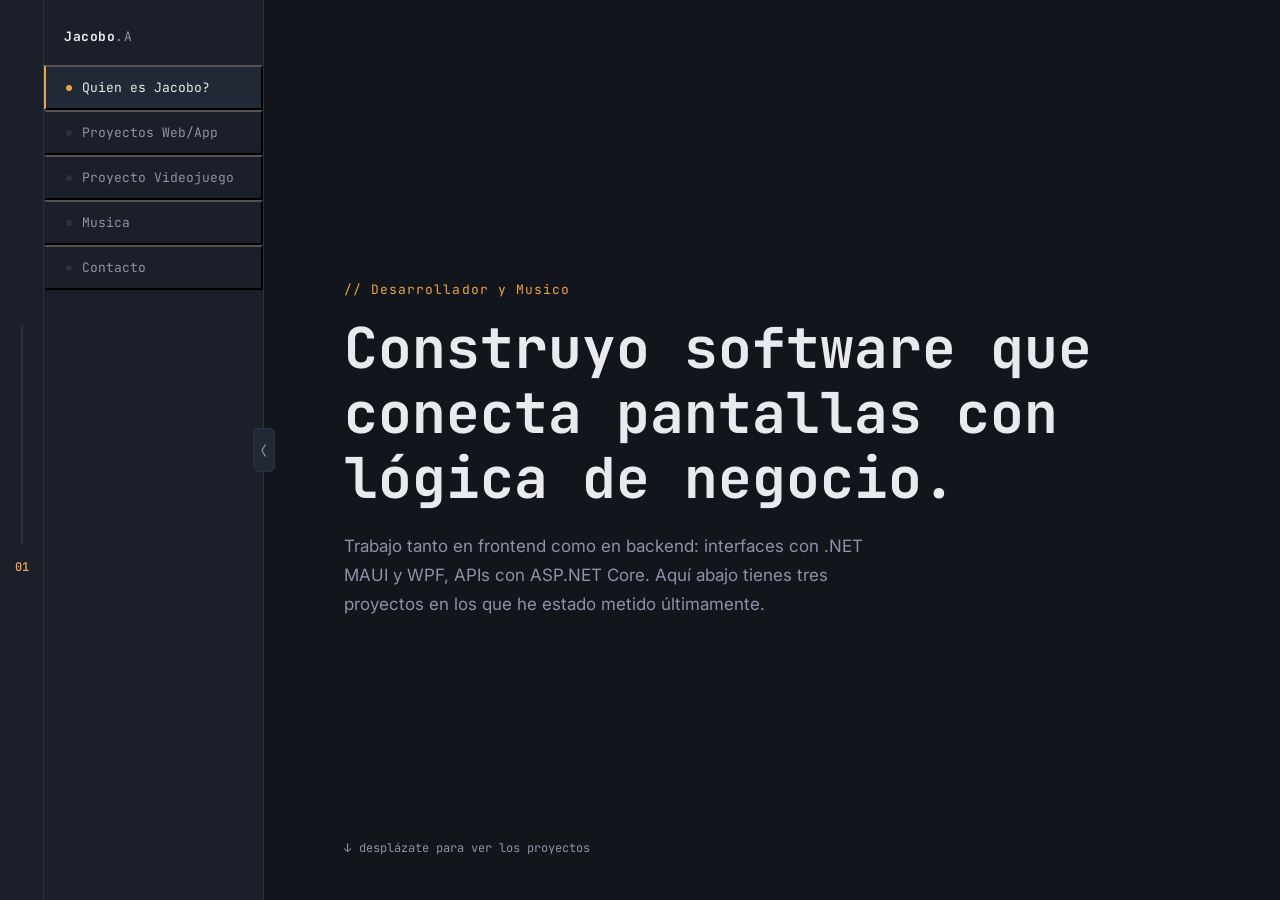
==== index.html @ ad119c72 "Primera Version Subida de archivos principales y estructura. V1" ====
<!DOCTYPE html>
<html lang="es-es">
<head>
<meta charset="UTF-8">
<meta name="viewport" content="width=device-width, initial-scale=1.0">
<title>Jacobo A. Proyectos</title>
<link rel="preconnect" href="https://fonts.googleapis.com">
<link rel="stylesheet" href="/Views/CSS/index.css">
<link rel="icon" href="/Images/Logo.ico" type="image/x-icon">
<link rel="preconnect" href="https://fonts.gstatic.com" crossorigin>
<link href="https://fonts.googleapis.com/css2?family=JetBrains+Mono:wght@400;500;600;700&family=Inter:wght@400;500;600&display=swap" rel="stylesheet">
</head>
<body>

  <div class="gutter">
    <div class="rule" id="rule"></div>
    <div class="num" id="lineNum">01</div>
  </div>

  <nav class="tabstrip" id="tabstrip">
    <div class="brand"><b>Jacobo</b>.A</div>
    <button class="tab active" data-target="home"><span class="dot"></span>Quien es Jacobo?</button>
    <button class="tab" data-target="salovet"><span class="dot"></span>Proyectos Web/App</button>
    <button class="tab" data-target="futballance"><span class="dot"></span>Proyecto Videojuego</button>
    <button class="tab" data-target="softphone"><span class="dot"></span>Musica</button>
    <button class="tab" data-target="contacto"><span class="dot"></span>Contacto</button>
  </nav>

  <button class="sidebar-toggle" id="sidebarToggle" aria-label="Contraer barra lateral" aria-expanded="true">⟨</button>

  <main class="scroller" id="scroller">

    <!-- 1. QUIEN ES JACOBO -->
    <section class="panel" id="home">
      <div>
        <div class="eyebrow">// Desarrollador y Musico </div>
        <h1>Construyo software que conecta pantallas con lógica de negocio.</h1>
        <p class="lede">Trabajo tanto en frontend como en backend: interfaces con .NET MAUI y WPF, APIs con ASP.NET Core. Aquí abajo tienes tres proyectos en los que he estado metido últimamente.</p>
      </div>
      <div class="scroll-hint"><span class="arrow">↓</span> desplázate para ver los proyectos</div>
    </section>

    <!-- 2. PROYECTOS WEB -->
    <section class="panel" id="salovet">
      <div class="content-grid">
        <div>
          <div class="eyebrow">Proyectos Web/App</div>
          <h2>Proyectos</h2>
          <span class="tag">.NET MAUI + ASP.NET Core + Java </span>
          <ul class="facts">
            <li>App de gestión veterinaria, con frontend en MAUI y API en ASP.NET Core, con integracion de IA</li>
            <li>Aplicacion de Gestion de Inventario de Pequeñas Empresas</li>
            <li>Pagina Web de Sistema de Comunicacion Cerrado seguro privado para grupos</li>
            <li>Aplicacion de tipo SoftPhone para comunicacion de Centralita >>> Clientes</li>
          </ul>
        </div>
        <div class="code-card">
          <div class="file">JacoboA.zip</div>
          <div><span class="kw">public class</span> 2025-2026</div>
          <div>{</div>
          <div>&nbsp;&nbsp;Akihabara Market ✓</div>
          <div>&nbsp;&nbsp;Salovet ✓</div>
          <div>&nbsp;&nbsp;J-SEND ⌛</div>
          <div>&nbsp;&nbsp;SoftPhone ✓</div>
          <div>}</div>
        </div>
      </div>
      <a class="ver-mas" href="/Views/proyectos.html">Ver más →</a>
    </section>

    <!-- 3. PROYECTOS DE VIDEOJOGO -->
    <section class="panel" id="futballance">
      <div class="content-grid">
        <div>
          <div class="eyebrow">Proyectos de Videojuegos</div>
          <h2>Videojuegos</h2>
          <span class="tag">Unity + C# + SpriteMaker</span>
          <ul class="facts">
            <li>Videojuegos tipo Plataformas</li>
            <li>Creacion y Animacion de Sprites</li>
            <li>Creativa de Narracion de Historias</li>
          </ul>
        </div>
        <div class="code-card">
          <div><span class="kw">public games</span> 2025-2026</div>
          <div>{</div>
          <div>&nbsp;&nbsp;Leaf Knight ✓</div>
          <div>&nbsp;&nbsp;La Niebla ⌛</div>
          <div>}</div>
        </div>
      </div>
      <a class="ver-mas" href="/Views/videojuegos.html">Ver más →</a>
    </section>

    <!-- 4. Musica -->
    <section class="panel" id="softphone">
      <div class="content-grid">
        <div>
          <div class="eyebrow">Proyecto Musica</div>
          <h2>Musica</h2>
          <span class="tag">FL Studio + Guitar + Bass + Drums </span>
          <ul class="facts">
            <li>Autodidacta</li>
            <li>Sistema completo de grabacion de instrumentos de cuerda</li>
            <li>Creacion de Canciones abarcando distintos generos</li>
          </ul>
        </div>
        <div class="code-card">
          <div class="file">Musica</div>
          <div>&lt;<b>Discos</b>&gt;</div>
          <div>&nbsp;&nbsp;&lt;DESAHOGO&gt;</div>
             <div>&nbsp;&nbsp;&nbsp;&lt;3/4 : "AL final la conoci, Cadenas de Agosto, Desahogo, ?&gt;</div>
          <div>&nbsp;&nbsp;&lt;DESAHOGO/&gt;</div>
          <div>&nbsp;&nbsp;&lt;DEATH MACHINE&gt;</div>
            <div>&nbsp;&nbsp;&nbsp;&lt;1/4 : "InstaKill, Death Machine, ?  , ?&gt;</div>
          <div>&nbsp;&nbsp;&lt;DEATH MACHINE/&gt;</div>
          <div>&nbsp;&nbsp;&lt;SILENT CRISIS&gt;</div>
            <div>&nbsp;&nbsp;&nbsp;&lt;2/7 : "Begins, Troops of Doom,&gt;</div>
          <div>&nbsp;&nbsp;&lt;SILENT CRISIS/&gt;</div>
          <div>&lt;<b>Discos</b>/&gt;</div>
        </div>
      </div>
      <a class="ver-mas" href="/Views/musica.html">Ver más →</a>
    </section>

    <!-- 5. CONTACTO -->
    <section class="panel" id="contacto">
      <div>
        <div class="eyebrow">// Contactame y Hablemos</div>
        <h2>Contacto</h2>
        <p class="lede">¿Tienes un proyecto entre manos o quieres hablar de alguno de estos? Escríbeme.</p>
        <div class="contact-list">
          <a href="mailto:jacobo.alvarez.delgado@gmail.com"><span>Email</span><span class="label">jacobo.alvarez.delgado@gmail.com</span></a>
          <a href="https://github.com/JacoboAlvarez" target="_blank" rel="noopener"><span>GitHub</span><span class="label">/JacoboAlvarez</span></a>
          <a href="https://www.linkedin.com/in/jacobo-alvarez-delgado-/" target="_blank" rel="noopener"><span>LinkedIn</span><span class="label">/in/Jacobo-Alvarez-Delgado</span></a>
        </div>
      </div>
    </section>

  </main>

<script>
  const sections = Array.from(document.querySelectorAll('.panel'));
  const tabs = Array.from(document.querySelectorAll('.tab'));
  const rule = document.getElementById('rule');
  const lineNum = document.getElementById('lineNum');

  const setActive = (id, index) => {
    tabs.forEach(t => t.classList.toggle('active', t.dataset.target === id));
    const pct = (index / (sections.length - 1)) * 100;
    rule.style.setProperty('--fill', pct + '%');
    lineNum.textContent = String(index + 1).padStart(2, '0');
  };

  const observer = new IntersectionObserver((entries) => {
    entries.forEach(entry => {
      if (entry.isIntersecting) {
        const index = sections.indexOf(entry.target);
        setActive(entry.target.id, index);
      }
    });
  }, { root: document.getElementById('scroller'), threshold: 0.55 });

  sections.forEach(s => observer.observe(s));

  tabs.forEach(tab => {
    tab.addEventListener('click', () => {
      document.getElementById(tab.dataset.target).scrollIntoView({ behavior: 'smooth' });
    });
  });

  // ---------- Sidebar retráctil ----------
  const sidebarToggle = document.getElementById('sidebarToggle');
  sidebarToggle.addEventListener('click', () => {
    const collapsed = document.body.classList.toggle('sidebar-collapsed');
    sidebarToggle.textContent = collapsed ? '⟩' : '⟨';
    sidebarToggle.setAttribute('aria-expanded', String(!collapsed));
    sidebarToggle.setAttribute('aria-label', collapsed ? 'Expandir barra lateral' : 'Contraer barra lateral');
  });
</script>
</body>
</html>
---- Views/CSS/index.css ----
:root{
    --ink:#12151c;
    --surface:#1a1f29;
    --surface-2:#212836;
    --line:#2a3242;
    --text:#e9eaee;
    --muted:#8b93a7;
    --amber:#e8a54b;
    --teal:#5fb9a8;
    --mono:'JetBrains Mono', monospace;
    --sans:'Inter', sans-serif;
  }

  *{margin:0;padding:0;box-sizing:border-box;}

  html,body{height:100%;}

  body{
    background:var(--ink);
    color:var(--text);
    font-family:var(--sans);
    overflow:hidden;
  }

  .gutter{
    position:fixed;
    left:0;
    top:0;
    bottom:0;
    width:44px;
    background:var(--surface);
    border-right:1px solid var(--line);
    z-index:20;
    display:flex;
    flex-direction:column;
    align-items:center;
    justify-content:center;
    font-family:var(--mono);
    font-size:12px;
    color:var(--muted);
  }
  .gutter .rule{
    position:relative;
    width:2px;
    height:220px;
    background:var(--line);
    border-radius:2px;
    overflow:hidden;
  }
  .gutter .rule::after{
    content:'';
    position:absolute;
    top:0;left:0;right:0;
    height:var(--fill,0%);
    background:var(--amber);
    transition:height .25s ease;
  }
  .gutter .num{
    margin-top:14px;
    font-weight:600;
    color:var(--amber);
  }
  .tabstrip{
    position:fixed;
    left:44px;
    top:0;
    bottom:0;
    width:220px;
    background:var(--surface);
    border-right:1px solid var(--line);
    z-index:20;
    display:flex;
    flex-direction:column;
    padding:28px 0;
    overflow:hidden;
    transition:width .25s ease, padding .25s ease;
  }
  .tabstrip .brand{
    font-family:var(--mono);
    font-size:13px;
    color:var(--muted);
    padding:0 20px 20px;
    letter-spacing:.04em;
    white-space:nowrap;
  }
  .tabstrip .brand b{color:var(--text);}
  .tab{
    display:flex;
    align-items:center;
    gap:10px;
    padding:12px 20px;
    font-family:var(--mono);
    font-size:13px;
    color:var(--muted);
    border-left:2px solid transparent;
    cursor:pointer;
    background:none;
    text-align:left;
    width:100%;
    white-space:nowrap;
    transition:color .2s ease, border-color .2s ease, background .2s ease;
  }
  .tab .dot{
    width:6px;height:6px;border-radius:50%;
    background:var(--line);
    flex-shrink:0;
    transition:background .2s ease;
  }
  .tab:hover{color:var(--text);}
  .tab.active{
    color:var(--text);
    border-left-color:var(--amber);
    background:var(--surface-2);
  }
  .tab.active .dot{background:var(--amber);}

  /* ---------- Sidebar retráctil ---------- */
  .sidebar-toggle{
    position:fixed;
    top:50%;
    left:264px;
    transform:translate(-50%, -50%);
    width:22px;
    height:44px;
    background:var(--surface-2);
    border:1px solid var(--line);
    border-radius:5px;
    color:var(--muted);
    font-family:var(--mono);
    font-size:13px;
    cursor:pointer;
    z-index:21;
    display:flex;
    align-items:center;
    justify-content:center;
    transition:left .25s ease, color .2s ease, background .2s ease;
  }
  .sidebar-toggle:hover{color:var(--amber);background:var(--surface);}

  body.sidebar-collapsed .tabstrip{
    width:0;
    padding:0;
    border-right:none;
  }
  body.sidebar-collapsed .sidebar-toggle{
    left:44px;
  }
  body.sidebar-collapsed .scroller{
    margin-left:44px;
  }

  .scroller{
    height:100vh;
    margin-left:264px;
    overflow-y:scroll;
    scroll-snap-type:y mandatory;
    transition:margin-left .25s ease;
  }
  .panel{
    height:100vh;
    scroll-snap-align:start;
    display:flex;
    align-items:center;
    padding:60px 80px;
    position:relative;
  }
  .eyebrow{
    font-family:var(--mono);
    font-size:13px;
    color:var(--amber);
    letter-spacing:.08em;
    margin-bottom:18px;
  }
  h1{
    font-family:var(--mono);
    font-weight:700;
    font-size:clamp(32px,4.4vw,58px);
    line-height:1.15;
    max-width:820px;
  }
  h2{
    font-family:var(--mono);
    font-weight:700;
    font-size:clamp(28px,3.6vw,44px);
    color:var(--text);
  }
  .tag{
    display:inline-block;
    font-family:var(--mono);
    font-size:12px;
    color:var(--teal);
    border:1px solid var(--teal);
    padding:4px 10px;
    border-radius:4px;
    margin-top:14px;
  }
  p.lede{
    font-size:17px;
    line-height:1.7;
    color:var(--muted);
    max-width:560px;
    margin-top:22px;
  }
  .content-grid{
    display:grid;
    grid-template-columns:1.1fr .9fr;
    gap:60px;
    align-items:center;
    width:100%;
  }
  .facts{
    list-style:none;
    margin-top:26px;
    display:flex;
    flex-direction:column;
    gap:14px;
  }
  .facts li{
    font-size:15px;
    color:var(--text);
    padding-left:22px;
    position:relative;
    line-height:1.5;
  }
  .facts li::before{
    content:'›';
    position:absolute;
    left:0;
    color:var(--amber);
    font-family:var(--mono);
    font-weight:700;
  }
  .code-card{
    background:var(--surface);
    border:1px solid var(--line);
    border-radius:8px;
    padding:22px 24px;
    font-family:var(--mono);
    font-size:13px;
    line-height:1.9;
    color:var(--muted);
    box-shadow:0 20px 50px -20px rgba(0,0,0,.6);
  }
  .code-card .file{
    color:var(--amber);
    font-size:12px;
    margin-bottom:10px;
    border-bottom:1px solid var(--line);
    padding-bottom:10px;
  }
  .code-card .kw{color:var(--teal);}
  .code-card .str{color:var(--amber);}

  .scroll-hint{
    position:absolute;
    bottom:44px;
    left:80px;
    font-family:var(--mono);
    font-size:12px;
    color:var(--muted);
    display:flex;
    align-items:center;
    gap:8px;
  }
  .scroll-hint .arrow{
    display:inline-block;
    animation:bob 1.6s ease-in-out infinite;
  }
  @keyframes bob{
    0%,100%{transform:translateY(0);}
    50%{transform:translateY(6px);}
  }

  /* ---------- Botón "Ver más" ---------- */
  .ver-mas{
    position:absolute;
    bottom:44px;
    left:40%;
    transform:translateX(-50%);
    display:inline-flex;
    align-items:center;
    gap:8px;
    font-family:var(--mono);
    font-size:13px;
    color:var(--ink);
    background:var(--amber);
    text-decoration:none;
    padding:12px 22px;
    border-radius:999px;
    letter-spacing:.03em;
    transition:transform .2s ease, background .2s ease;
  }
  .ver-mas:hover{
    background:var(--teal);
    transform:translateX(-50%) translateY(-3px);
  }

  .contact-list{
    display:flex;
    flex-direction:column;
    gap:0;
    margin-top:30px;
    max-width:520px;
  }
  .contact-list a{
    display:flex;
    justify-content:space-between;
    align-items:center;
    padding:18px 4px;
    border-bottom:1px solid var(--line);
    text-decoration:none;
    color:var(--text);
    font-family:var(--mono);
    font-size:16px;
    transition:padding-left .2s ease, color .2s ease;
  }
  .contact-list a span.label{color:var(--muted);font-size:13px;}
  .contact-list a:hover{padding-left:14px;color:var(--amber);}

  @media (max-width:880px){
    .gutter{display:none;}
    .sidebar-toggle{display:none;}
    .tabstrip{
      left:0;
      right:0;
      top:auto;
      bottom:0;
      width:100%;
      height:64px;
      flex-direction:row;
      align-items:center;
      justify-content:space-around;
      padding:0;
      border-right:none;
      border-top:1px solid var(--line);
    }
    .tabstrip .brand{display:none;}
    .tab{
      flex-direction:column;
      gap:4px;
      padding:8px 6px;
      border-left:none;
      border-top:2px solid transparent;
      font-size:9px;
      width:auto;
      text-align:center;
    }
    .tab.active{border-left-color:transparent;border-top-color:var(--amber);}
    .scroller{margin-left:0;height:calc(100vh - 64px);}
    body.sidebar-collapsed .scroller{margin-left:0;}
    .panel{padding:40px 24px;}
    .content-grid{grid-template-columns:1fr;gap:32px;}
    .scroll-hint{left:24px;}
    .ver-mas{bottom:16px;}
  }

  @media (prefers-reduced-motion:reduce){
    .scroll-hint .arrow{animation:none;}
    .gutter .rule::after{transition:none;}
  }
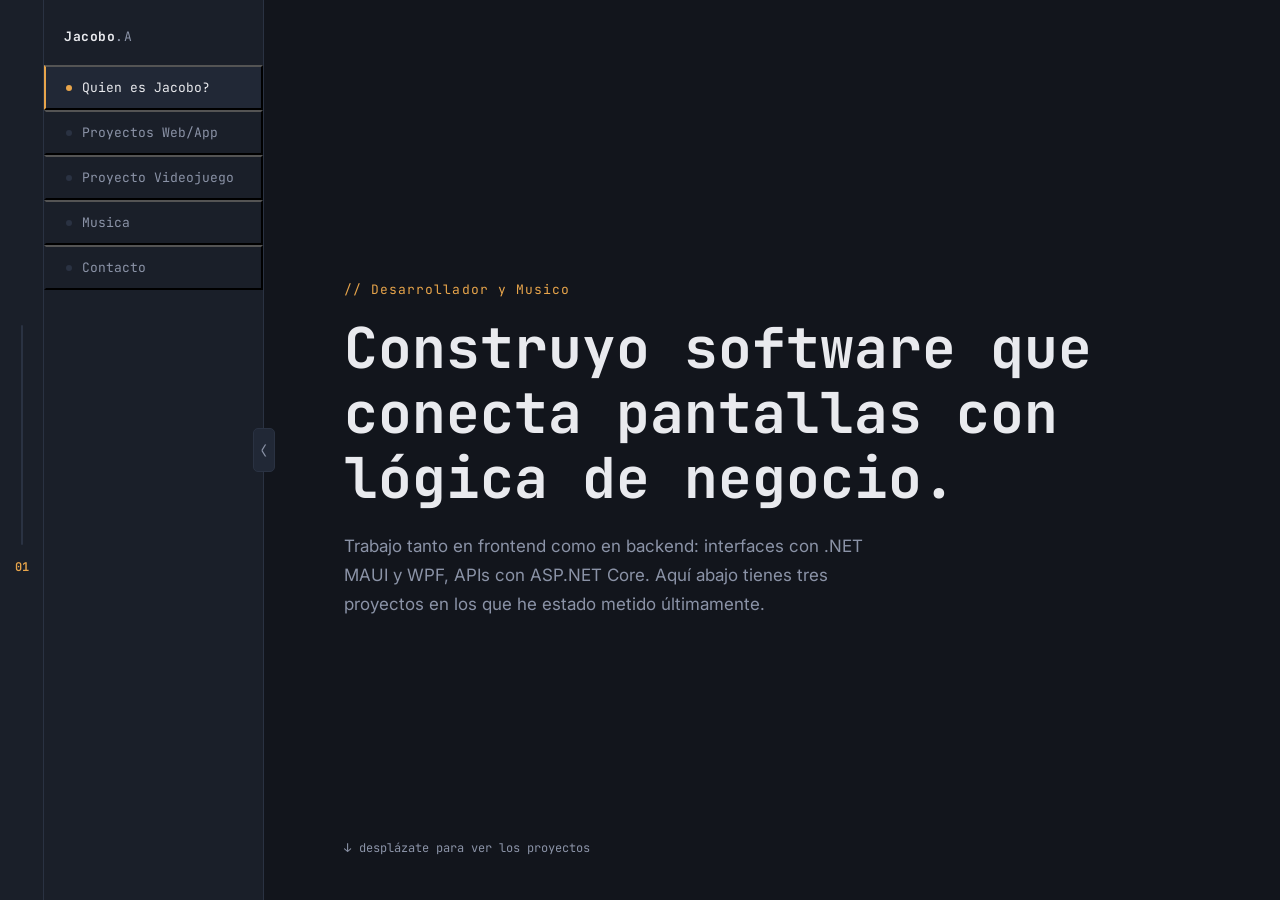
==== commit f7d06450: "Cambio de Meta Names y Enlaces Erroneos" ====
--- a/index.html
+++ b/index.html
@@ -1,182 +1,209 @@
-<!DOCTYPE html>
-<html lang="es-es">
-<head>
-<meta charset="UTF-8">
-<meta name="viewport" content="width=device-width, initial-scale=1.0">
-<title>Jacobo A. Proyectos</title>
-<link rel="preconnect" href="https://fonts.googleapis.com">
-<link rel="stylesheet" href="/Views/CSS/index.css">
-<link rel="icon" href="/Images/Logo.ico" type="image/x-icon">
-<link rel="preconnect" href="https://fonts.gstatic.com" crossorigin>
-<link href="https://fonts.googleapis.com/css2?family=JetBrains+Mono:wght@400;500;600;700&family=Inter:wght@400;500;600&display=swap" rel="stylesheet">
-</head>
-<body>
-
-  <div class="gutter">
-    <div class="rule" id="rule"></div>
-    <div class="num" id="lineNum">01</div>
-  </div>
-
-  <nav class="tabstrip" id="tabstrip">
-    <div class="brand"><b>Jacobo</b>.A</div>
-    <button class="tab active" data-target="home"><span class="dot"></span>Quien es Jacobo?</button>
-    <button class="tab" data-target="salovet"><span class="dot"></span>Proyectos Web/App</button>
-    <button class="tab" data-target="futballance"><span class="dot"></span>Proyecto Videojuego</button>
-    <button class="tab" data-target="softphone"><span class="dot"></span>Musica</button>
-    <button class="tab" data-target="contacto"><span class="dot"></span>Contacto</button>
-  </nav>
-
-  <button class="sidebar-toggle" id="sidebarToggle" aria-label="Contraer barra lateral" aria-expanded="true">⟨</button>
-
-  <main class="scroller" id="scroller">
-
-    <!-- 1. QUIEN ES JACOBO -->
-    <section class="panel" id="home">
-      <div>
-        <div class="eyebrow">// Desarrollador y Musico </div>
-        <h1>Construyo software que conecta pantallas con lógica de negocio.</h1>
-        <p class="lede">Trabajo tanto en frontend como en backend: interfaces con .NET MAUI y WPF, APIs con ASP.NET Core. Aquí abajo tienes tres proyectos en los que he estado metido últimamente.</p>
-      </div>
-      <div class="scroll-hint"><span class="arrow">↓</span> desplázate para ver los proyectos</div>
-    </section>
-
-    <!-- 2. PROYECTOS WEB -->
-    <section class="panel" id="salovet">
-      <div class="content-grid">
-        <div>
-          <div class="eyebrow">Proyectos Web/App</div>
-          <h2>Proyectos</h2>
-          <span class="tag">.NET MAUI + ASP.NET Core + Java </span>
-          <ul class="facts">
-            <li>App de gestión veterinaria, con frontend en MAUI y API en ASP.NET Core, con integracion de IA</li>
-            <li>Aplicacion de Gestion de Inventario de Pequeñas Empresas</li>
-            <li>Pagina Web de Sistema de Comunicacion Cerrado seguro privado para grupos</li>
-            <li>Aplicacion de tipo SoftPhone para comunicacion de Centralita >>> Clientes</li>
-          </ul>
-        </div>
-        <div class="code-card">
-          <div class="file">JacoboA.zip</div>
-          <div><span class="kw">public class</span> 2025-2026</div>
-          <div>{</div>
-          <div>&nbsp;&nbsp;Akihabara Market ✓</div>
-          <div>&nbsp;&nbsp;Salovet ✓</div>
-          <div>&nbsp;&nbsp;J-SEND ⌛</div>
-          <div>&nbsp;&nbsp;SoftPhone ✓</div>
-          <div>}</div>
-        </div>
-      </div>
-      <a class="ver-mas" href="/Views/proyectos.html">Ver más →</a>
-    </section>
-
-    <!-- 3. PROYECTOS DE VIDEOJOGO -->
-    <section class="panel" id="futballance">
-      <div class="content-grid">
-        <div>
-          <div class="eyebrow">Proyectos de Videojuegos</div>
-          <h2>Videojuegos</h2>
-          <span class="tag">Unity + C# + SpriteMaker</span>
-          <ul class="facts">
-            <li>Videojuegos tipo Plataformas</li>
-            <li>Creacion y Animacion de Sprites</li>
-            <li>Creativa de Narracion de Historias</li>
-          </ul>
-        </div>
-        <div class="code-card">
-          <div><span class="kw">public games</span> 2025-2026</div>
-          <div>{</div>
-          <div>&nbsp;&nbsp;Leaf Knight ✓</div>
-          <div>&nbsp;&nbsp;La Niebla ⌛</div>
-          <div>}</div>
-        </div>
-      </div>
-      <a class="ver-mas" href="/Views/videojuegos.html">Ver más →</a>
-    </section>
-
-    <!-- 4. Musica -->
-    <section class="panel" id="softphone">
-      <div class="content-grid">
-        <div>
-          <div class="eyebrow">Proyecto Musica</div>
-          <h2>Musica</h2>
-          <span class="tag">FL Studio + Guitar + Bass + Drums </span>
-          <ul class="facts">
-            <li>Autodidacta</li>
-            <li>Sistema completo de grabacion de instrumentos de cuerda</li>
-            <li>Creacion de Canciones abarcando distintos generos</li>
-          </ul>
-        </div>
-        <div class="code-card">
-          <div class="file">Musica</div>
-          <div>&lt;<b>Discos</b>&gt;</div>
-          <div>&nbsp;&nbsp;&lt;DESAHOGO&gt;</div>
-             <div>&nbsp;&nbsp;&nbsp;&lt;3/4 : "AL final la conoci, Cadenas de Agosto, Desahogo, ?&gt;</div>
-          <div>&nbsp;&nbsp;&lt;DESAHOGO/&gt;</div>
-          <div>&nbsp;&nbsp;&lt;DEATH MACHINE&gt;</div>
-            <div>&nbsp;&nbsp;&nbsp;&lt;1/4 : "InstaKill, Death Machine, ?  , ?&gt;</div>
-          <div>&nbsp;&nbsp;&lt;DEATH MACHINE/&gt;</div>
-          <div>&nbsp;&nbsp;&lt;SILENT CRISIS&gt;</div>
-            <div>&nbsp;&nbsp;&nbsp;&lt;2/7 : "Begins, Troops of Doom,&gt;</div>
-          <div>&nbsp;&nbsp;&lt;SILENT CRISIS/&gt;</div>
-          <div>&lt;<b>Discos</b>/&gt;</div>
-        </div>
-      </div>
-      <a class="ver-mas" href="/Views/musica.html">Ver más →</a>
-    </section>
-
-    <!-- 5. CONTACTO -->
-    <section class="panel" id="contacto">
-      <div>
-        <div class="eyebrow">// Contactame y Hablemos</div>
-        <h2>Contacto</h2>
-        <p class="lede">¿Tienes un proyecto entre manos o quieres hablar de alguno de estos? Escríbeme.</p>
-        <div class="contact-list">
-          <a href="mailto:jacobo.alvarez.delgado@gmail.com"><span>Email</span><span class="label">jacobo.alvarez.delgado@gmail.com</span></a>
-          <a href="https://github.com/JacoboAlvarez" target="_blank" rel="noopener"><span>GitHub</span><span class="label">/JacoboAlvarez</span></a>
-          <a href="https://www.linkedin.com/in/jacobo-alvarez-delgado-/" target="_blank" rel="noopener"><span>LinkedIn</span><span class="label">/in/Jacobo-Alvarez-Delgado</span></a>
-        </div>
-      </div>
-    </section>
-
-  </main>
-
-<script>
-  const sections = Array.from(document.querySelectorAll('.panel'));
-  const tabs = Array.from(document.querySelectorAll('.tab'));
-  const rule = document.getElementById('rule');
-  const lineNum = document.getElementById('lineNum');
-
-  const setActive = (id, index) => {
-    tabs.forEach(t => t.classList.toggle('active', t.dataset.target === id));
-    const pct = (index / (sections.length - 1)) * 100;
-    rule.style.setProperty('--fill', pct + '%');
-    lineNum.textContent = String(index + 1).padStart(2, '0');
-  };
-
-  const observer = new IntersectionObserver((entries) => {
-    entries.forEach(entry => {
-      if (entry.isIntersecting) {
-        const index = sections.indexOf(entry.target);
-        setActive(entry.target.id, index);
-      }
-    });
-  }, { root: document.getElementById('scroller'), threshold: 0.55 });
-
-  sections.forEach(s => observer.observe(s));
-
-  tabs.forEach(tab => {
-    tab.addEventListener('click', () => {
-      document.getElementById(tab.dataset.target).scrollIntoView({ behavior: 'smooth' });
-    });
-  });
-
-  // ---------- Sidebar retráctil ----------
-  const sidebarToggle = document.getElementById('sidebarToggle');
-  sidebarToggle.addEventListener('click', () => {
-    const collapsed = document.body.classList.toggle('sidebar-collapsed');
-    sidebarToggle.textContent = collapsed ? '⟩' : '⟨';
-    sidebarToggle.setAttribute('aria-expanded', String(!collapsed));
-    sidebarToggle.setAttribute('aria-label', collapsed ? 'Expandir barra lateral' : 'Contraer barra lateral');
-  });
-</script>
-</body>
+<!DOCTYPE html>
+<html lang="es-es">
+<head>
+<meta charset="UTF-8">
+<meta name="viewport" content="width=device-width, initial-scale=1.0">
+<title>Jacobo A. Proyectos</title>
+<link rel="preconnect" href="https://fonts.googleapis.com">
+<link rel="stylesheet" href="Views/CSS/index.css">
+<link rel="icon" href="Images/Logo.ico" type="image/x-icon">
+<link rel="preconnect" href="https://fonts.gstatic.com" crossorigin>
+<link href="https://fonts.googleapis.com/css2?family=JetBrains+Mono:wght@400;500;600;700&family=Inter:wght@400;500;600&display=swap" rel="stylesheet">
+<meta name="description" content="Portafolio de Jacobo Álvarez Delgado: desarrollador .NET MAUI/WASP, .net,.net maui, maui, HTML, html, PHP, php, CSS, JS, JavaScript, javaScript,javascript, creador de videojuegos Unity y músico autodidacta.">
+<meta property="og:title" content="Jacobo A. Proyectos">
+<meta property="og:description" content="Portafolio de desarrollador y músico">
+<meta property="og:image" content="https://jacoboalvarez.github.io/JacoboALV/Images/Logo.png">
+<meta property="og:url" content="https://jacoboalvarez.github.io/JacoboALV/index.html#home">
+<meta property="og:type" content="website">
+<meta name="twitter:card" content="summary_large_image">
+<meta name="twitter:title" content="Jacobo A. Proyectos">
+<meta name="twitter:description" content="Portafolio de desarrollador y músico">
+<meta name="twitter:image" content="https://tudominio.com/Images/Logo.png">
+<script type="application/ld+json">
+{
+  "@context": "https://schema.org",
+  "@type": "Person",
+  "name": "Jacobo Álvarez Delgado",
+  "url": "https://tudominio.com/",
+  "sameAs": [
+    "https://github.com/JacoboAlvarez",
+    "https://www.linkedin.com/in/jacobo-alvarez-delgado-"
+  ],
+  "occupation": "Software Developer / Music Producer",
+  "address": {
+    "@type": "Alcala de Henares",
+    "addressLocality": "Madrid / Alcala de Henares"
+  }
+}
+</script>
+</head>
+<body>
+
+  <div class="gutter">
+    <div class="rule" id="rule"></div>
+    <div class="num" id="lineNum">01</div>
+  </div>
+
+  <nav class="tabstrip" id="tabstrip">
+    <div class="brand"><b>Jacobo</b>.A</div>
+    <button class="tab active" data-target="home"><span class="dot"></span>Quien es Jacobo?</button>
+    <button class="tab" data-target="salovet"><span class="dot"></span>Proyectos Web/App</button>
+    <button class="tab" data-target="futballance"><span class="dot"></span>Proyecto Videojuego</button>
+    <button class="tab" data-target="softphone"><span class="dot"></span>Musica</button>
+    <button class="tab" data-target="contacto"><span class="dot"></span>Contacto</button>
+  </nav>
+
+  <button class="sidebar-toggle" id="sidebarToggle" aria-label="Contraer barra lateral" aria-expanded="true">⟨</button>
+
+  <main class="scroller" id="scroller">
+
+    <!-- 1. QUIEN ES JACOBO -->
+    <section class="panel" id="home">
+      <div>
+        <div class="eyebrow">// Desarrollador y Musico </div>
+        <h1>Construyo software que conecta pantallas con lógica de negocio.</h1>
+        <p class="lede">Trabajo tanto en frontend como en backend: interfaces con .NET MAUI y WPF, APIs con ASP.NET Core. Aquí abajo tienes tres proyectos en los que he estado metido últimamente.</p>
+      </div>
+      <div class="scroll-hint"><span class="arrow">↓</span> desplázate para ver los proyectos</div>
+    </section>
+
+    <!-- 2. PROYECTOS WEB -->
+    <section class="panel" id="salovet">
+      <div class="content-grid">
+        <div>
+          <div class="eyebrow">Proyectos Web/App</div>
+          <h2>Proyectos</h2>
+          <span class="tag">.NET MAUI + ASP.NET Core + Java </span>
+          <ul class="facts">
+            <li>App de gestión veterinaria, con frontend en MAUI y API en ASP.NET Core, con integracion de IA</li>
+            <li>Aplicacion de Gestion de Inventario de Pequeñas Empresas</li>
+            <li>Pagina Web de Sistema de Comunicacion Cerrado seguro privado para grupos</li>
+            <li>Aplicacion de tipo SoftPhone para comunicacion de Centralita >>> Clientes</li>
+          </ul>
+        </div>
+        <div class="code-card">
+          <div class="file">JacoboA.zip</div>
+          <div><span class="kw">public class</span> 2025-2026</div>
+          <div>{</div>
+          <div>&nbsp;&nbsp;Akihabara Market ✓</div>
+          <div>&nbsp;&nbsp;Salovet ✓</div>
+          <div>&nbsp;&nbsp;J-SEND ⌛</div>
+          <div>&nbsp;&nbsp;SoftPhone ✓</div>
+          <div>}</div>
+        </div>
+      </div>
+      <a class="ver-mas" href="Views/proyectos.html">Ver más →</a>
+    </section>
+
+    <!-- 3. PROYECTOS DE VIDEOJOGO -->
+    <section class="panel" id="futballance">
+      <div class="content-grid">
+        <div>
+          <div class="eyebrow">Proyectos de Videojuegos</div>
+          <h2>Videojuegos</h2>
+          <span class="tag">Unity + C# + SpriteMaker</span>
+          <ul class="facts">
+            <li>Videojuegos tipo Plataformas</li>
+            <li>Creacion y Animacion de Sprites</li>
+            <li>Creativa de Narracion de Historias</li>
+          </ul>
+        </div>
+        <div class="code-card">
+          <div><span class="kw">public games</span> 2025-2026</div>
+          <div>{</div>
+          <div>&nbsp;&nbsp;Leaf Knight ✓</div>
+          <div>&nbsp;&nbsp;La Niebla ⌛</div>
+          <div>}</div>
+        </div>
+      </div>
+      <a class="ver-mas" href="Views/videojuegos.html">Ver más →</a>
+    </section>
+
+    <!-- 4. Musica -->
+    <section class="panel" id="softphone">
+      <div class="content-grid">
+        <div>
+          <div class="eyebrow">Proyecto Musica</div>
+          <h2>Musica</h2>
+          <span class="tag">FL Studio + Guitar + Bass + Drums </span>
+          <ul class="facts">
+            <li>Autodidacta</li>
+            <li>Sistema completo de grabacion de instrumentos de cuerda</li>
+            <li>Creacion de Canciones abarcando distintos generos</li>
+          </ul>
+        </div>
+        <div class="code-card">
+          <div class="file">Musica</div>
+          <div>&lt;<b>Discos</b>&gt;</div>
+          <div>&nbsp;&nbsp;&lt;DESAHOGO&gt;</div>
+             <div>&nbsp;&nbsp;&nbsp;&lt;3/4 : "AL final la conoci, Cadenas de Agosto, Desahogo, ?&gt;</div>
+          <div>&nbsp;&nbsp;&lt;DESAHOGO/&gt;</div>
+          <div>&nbsp;&nbsp;&lt;DEATH MACHINE&gt;</div>
+            <div>&nbsp;&nbsp;&nbsp;&lt;1/4 : "InstaKill, Death Machine, ?  , ?&gt;</div>
+          <div>&nbsp;&nbsp;&lt;DEATH MACHINE/&gt;</div>
+          <div>&nbsp;&nbsp;&lt;SILENT CRISIS&gt;</div>
+            <div>&nbsp;&nbsp;&nbsp;&lt;2/7 : "Begins, Troops of Doom,&gt;</div>
+          <div>&nbsp;&nbsp;&lt;SILENT CRISIS/&gt;</div>
+          <div>&lt;<b>Discos</b>/&gt;</div>
+        </div>
+      </div>
+      <a class="ver-mas" href="Views/musica.html">Ver más →</a>
+    </section>
+
+    <!-- 5. CONTACTO -->
+    <section class="panel" id="contacto">
+      <div>
+        <div class="eyebrow">// Contactame y Hablemos</div>
+        <h2>Contacto</h2>
+        <p class="lede">¿Tienes un proyecto entre manos o quieres hablar de alguno de estos? Escríbeme.</p>
+        <div class="contact-list">
+          <a href="mailto:jacobo.alvarez.delgado@gmail.com"><span>Email</span><span class="label">jacobo.alvarez.delgado@gmail.com</span></a>
+          <a href="https://github.com/JacoboAlvarez" target="_blank" rel="noopener"><span>GitHub</span><span class="label">/JacoboAlvarez</span></a>
+          <a href="https://www.linkedin.com/in/jacobo-alvarez-delgado-/" target="_blank" rel="noopener"><span>LinkedIn</span><span class="label">/in/Jacobo-Alvarez-Delgado</span></a>
+        </div>
+      </div>
+    </section>
+
+  </main>
+
+<script>
+  const sections = Array.from(document.querySelectorAll('.panel'));
+  const tabs = Array.from(document.querySelectorAll('.tab'));
+  const rule = document.getElementById('rule');
+  const lineNum = document.getElementById('lineNum');
+
+  const setActive = (id, index) => {
+    tabs.forEach(t => t.classList.toggle('active', t.dataset.target === id));
+    const pct = (index / (sections.length - 1)) * 100;
+    rule.style.setProperty('--fill', pct + '%');
+    lineNum.textContent = String(index + 1).padStart(2, '0');
+  };
+
+  const observer = new IntersectionObserver((entries) => {
+    entries.forEach(entry => {
+      if (entry.isIntersecting) {
+        const index = sections.indexOf(entry.target);
+        setActive(entry.target.id, index);
+      }
+    });
+  }, { root: document.getElementById('scroller'), threshold: 0.55 });
+
+  sections.forEach(s => observer.observe(s));
+
+  tabs.forEach(tab => {
+    tab.addEventListener('click', () => {
+      document.getElementById(tab.dataset.target).scrollIntoView({ behavior: 'smooth' });
+    });
+  });
+
+  // ---------- Sidebar retráctil ----------
+  const sidebarToggle = document.getElementById('sidebarToggle');
+  sidebarToggle.addEventListener('click', () => {
+    const collapsed = document.body.classList.toggle('sidebar-collapsed');
+    sidebarToggle.textContent = collapsed ? '⟩' : '⟨';
+    sidebarToggle.setAttribute('aria-expanded', String(!collapsed));
+    sidebarToggle.setAttribute('aria-label', collapsed ? 'Expandir barra lateral' : 'Contraer barra lateral');
+  });
+</script>
+</body>
 </html>
--- a/Views/CSS/index.css
+++ b/Views/CSS/index.css
@@ -271,29 +271,56 @@
     50%{transform:translateY(6px);}
   }
 
-  /* ---------- Botón "Ver más" ---------- */
+/* ---------- Botón "Ver más" ---------- */
+.ver-mas{
+  position:absolute;
+  bottom:44px;
+  left:40%;
+  transform:translateX(-50%);
+  display:inline-flex;
+  align-items:center;
+  gap:8px;
+  font-family:var(--mono);
+  font-size:13px;
+  color:var(--ink);
+  background:var(--amber);
+  text-decoration:none;
+  padding:12px 22px;
+  border-radius:999px;
+  letter-spacing:.03em;
+  transition:transform .2s ease, background .2s ease;
+}
+.ver-mas:hover{
+  background:var(--teal);
+  transform:translateX(-50%) translateY(-3px);
+}
+
+/* ---------- Versión móvil: barra a la derecha ---------- */
+@media (max-width: 768px){
   .ver-mas{
-    position:absolute;
-    bottom:44px;
-    left:40%;
-    transform:translateX(-50%);
-    display:inline-flex;
-    align-items:center;
-    gap:8px;
-    font-family:var(--mono);
-    font-size:13px;
-    color:var(--ink);
-    background:var(--amber);
-    text-decoration:none;
-    padding:12px 22px;
-    border-radius:999px;
-    letter-spacing:.03em;
-    transition:transform .2s ease, background .2s ease;
-  }
+    left:auto;
+    right:0;
+    top:130px;
+    bottom:auto;
+    transform:none;
+    height: 200px;
+
+    /* Lo convertimos en una barra pegada al borde */
+    flex-direction:column;
+    justify-content: center;
+    padding: 10px 4px;
+    font-size: 12px;
+    white-space: nowrap;
+    writing-mode:vertical-rl;
+    text-orientation:mixed;
+    border-radius:12px 0 0 12px; /* redondeado solo del lado izquierdo */
+    box-shadow:-2px 0 8px rgba(0,0,0,.15);
+  }
+
   .ver-mas:hover{
-    background:var(--teal);
-    transform:translateX(-50%) translateY(-3px);
-  }
+    transform:translateX(-4px);
+  }
+}
 
   .contact-list{
     display:flex;
@@ -357,4 +384,4 @@
   @media (prefers-reduced-motion:reduce){
     .scroll-hint .arrow{animation:none;}
     .gutter .rule::after{transition:none;}
-  }+  }
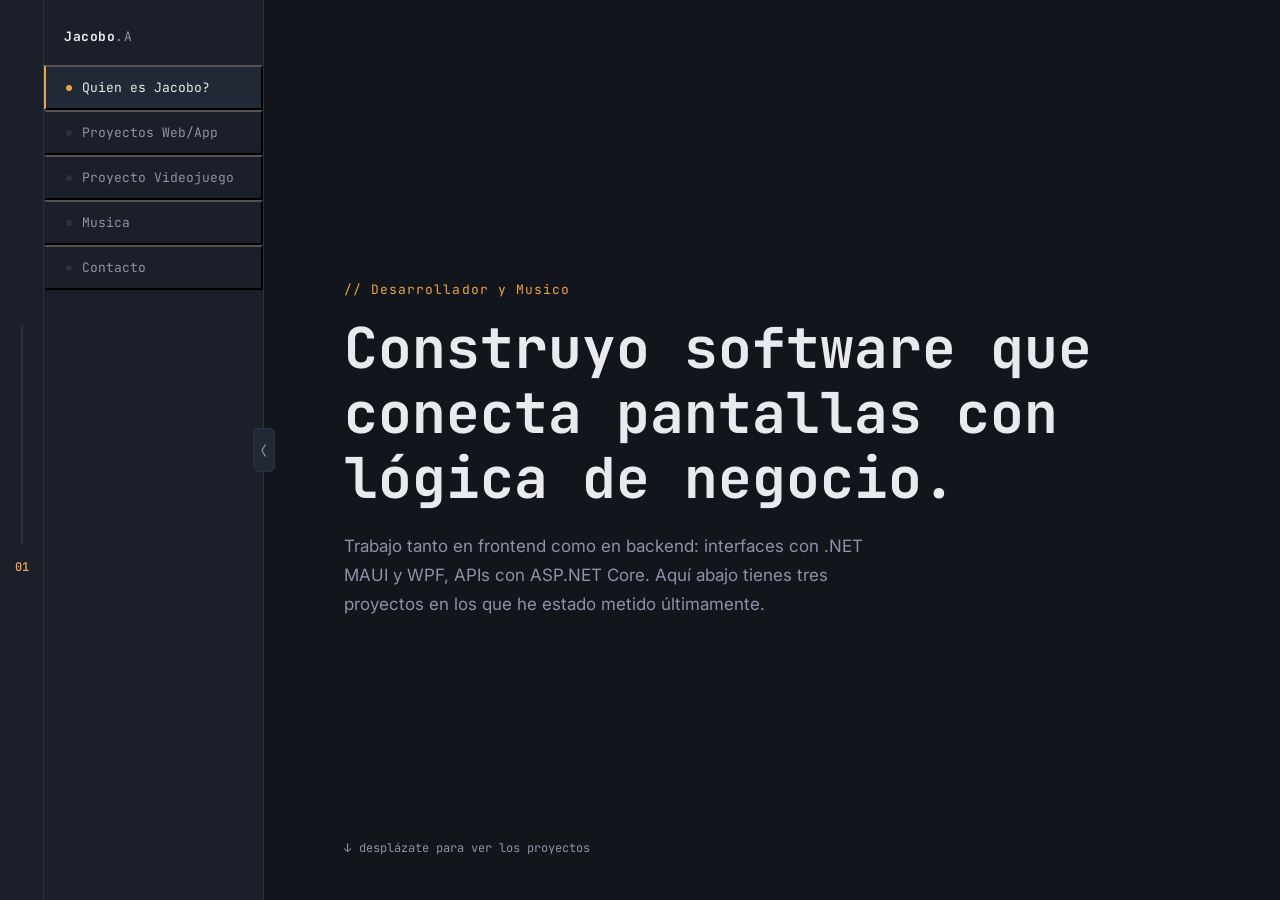
==== commit 6670c550: "Mejora de Animacion, mas añadir: Imagen y Begins" ====
--- a/index.html
+++ b/index.html
@@ -18,13 +18,13 @@
 <meta name="twitter:card" content="summary_large_image">
 <meta name="twitter:title" content="Jacobo A. Proyectos">
 <meta name="twitter:description" content="Portafolio de desarrollador y músico">
-<meta name="twitter:image" content="https://tudominio.com/Images/Logo.png">
+<meta name="twitter:image" content="https://jacoboalvarez.github.io/JacoboALV/Images/Logo.png">
 <script type="application/ld+json">
 {
   "@context": "https://schema.org",
   "@type": "Person",
   "name": "Jacobo Álvarez Delgado",
-  "url": "https://tudominio.com/",
+  "url": "https://jacoboalvarez.github.io/JacoboALV/",
   "sameAs": [
     "https://github.com/JacoboAlvarez",
     "https://www.linkedin.com/in/jacobo-alvarez-delgado-"
@@ -152,14 +152,19 @@
 
     <!-- 5. CONTACTO -->
     <section class="panel" id="contacto">
-      <div>
-        <div class="eyebrow">// Contactame y Hablemos</div>
-        <h2>Contacto</h2>
-        <p class="lede">¿Tienes un proyecto entre manos o quieres hablar de alguno de estos? Escríbeme.</p>
-        <div class="contact-list">
-          <a href="mailto:jacobo.alvarez.delgado@gmail.com"><span>Email</span><span class="label">jacobo.alvarez.delgado@gmail.com</span></a>
-          <a href="https://github.com/JacoboAlvarez" target="_blank" rel="noopener"><span>GitHub</span><span class="label">/JacoboAlvarez</span></a>
-          <a href="https://www.linkedin.com/in/jacobo-alvarez-delgado-/" target="_blank" rel="noopener"><span>LinkedIn</span><span class="label">/in/Jacobo-Alvarez-Delgado</span></a>
+      <div class="contact-grid">
+        <div>
+          <div class="eyebrow">// Contactame y Hablemos</div>
+          <h2>Contacto</h2>
+          <p class="lede">¿Tienes un proyecto entre manos o quieres hablar de alguno de estos? Escríbeme.</p>
+          <div class="contact-list">
+            <a href="mailto:jacobo.alvarez.delgado@gmail.com"><span>Email</span><span class="label">jacobo.alvarez.delgado@gmail.com</span></a>
+            <a href="https://github.com/JacoboAlvarez" target="_blank" rel="noopener"><span>GitHub</span><span class="label">/JacoboAlvarez</span></a>
+            <a href="https://www.linkedin.com/in/jacobo-alvarez-delgado-/" target="_blank" rel="noopener"><span>LinkedIn</span><span class="label">/in/Jacobo-Alvarez-Delgado</span></a>
+          </div>
+        </div>
+        <div class="contact-img">
+          <img src="Images/Foto.jpeg" alt="Foto de Jacobo" class="contact-photo" oncontextmenu="return false;">
         </div>
       </div>
     </section>
@@ -182,11 +187,12 @@
   const observer = new IntersectionObserver((entries) => {
     entries.forEach(entry => {
       if (entry.isIntersecting) {
+        entry.target.classList.add('visible');
         const index = sections.indexOf(entry.target);
         setActive(entry.target.id, index);
       }
     });
-  }, { root: document.getElementById('scroller'), threshold: 0.55 });
+  }, { root: document.getElementById('scroller'), threshold: 0.1 });
 
   sections.forEach(s => observer.observe(s));
 
--- a/Views/CSS/index.css
+++ b/Views/CSS/index.css
@@ -1,387 +1,431 @@
-:root{
-    --ink:#12151c;
-    --surface:#1a1f29;
-    --surface-2:#212836;
-    --line:#2a3242;
-    --text:#e9eaee;
-    --muted:#8b93a7;
-    --amber:#e8a54b;
-    --teal:#5fb9a8;
-    --mono:'JetBrains Mono', monospace;
-    --sans:'Inter', sans-serif;
-  }
-
-  *{margin:0;padding:0;box-sizing:border-box;}
-
-  html,body{height:100%;}
-
-  body{
-    background:var(--ink);
-    color:var(--text);
-    font-family:var(--sans);
-    overflow:hidden;
-  }
-
-  .gutter{
-    position:fixed;
-    left:0;
-    top:0;
-    bottom:0;
-    width:44px;
-    background:var(--surface);
-    border-right:1px solid var(--line);
-    z-index:20;
-    display:flex;
-    flex-direction:column;
-    align-items:center;
-    justify-content:center;
-    font-family:var(--mono);
-    font-size:12px;
-    color:var(--muted);
-  }
-  .gutter .rule{
-    position:relative;
-    width:2px;
-    height:220px;
-    background:var(--line);
-    border-radius:2px;
-    overflow:hidden;
-  }
-  .gutter .rule::after{
-    content:'';
-    position:absolute;
-    top:0;left:0;right:0;
-    height:var(--fill,0%);
-    background:var(--amber);
-    transition:height .25s ease;
-  }
-  .gutter .num{
-    margin-top:14px;
-    font-weight:600;
-    color:var(--amber);
-  }
-  .tabstrip{
-    position:fixed;
-    left:44px;
-    top:0;
-    bottom:0;
-    width:220px;
-    background:var(--surface);
-    border-right:1px solid var(--line);
-    z-index:20;
-    display:flex;
-    flex-direction:column;
-    padding:28px 0;
-    overflow:hidden;
-    transition:width .25s ease, padding .25s ease;
-  }
-  .tabstrip .brand{
-    font-family:var(--mono);
-    font-size:13px;
-    color:var(--muted);
-    padding:0 20px 20px;
-    letter-spacing:.04em;
-    white-space:nowrap;
-  }
-  .tabstrip .brand b{color:var(--text);}
-  .tab{
-    display:flex;
-    align-items:center;
-    gap:10px;
-    padding:12px 20px;
-    font-family:var(--mono);
-    font-size:13px;
-    color:var(--muted);
-    border-left:2px solid transparent;
-    cursor:pointer;
-    background:none;
-    text-align:left;
-    width:100%;
-    white-space:nowrap;
-    transition:color .2s ease, border-color .2s ease, background .2s ease;
-  }
-  .tab .dot{
-    width:6px;height:6px;border-radius:50%;
-    background:var(--line);
-    flex-shrink:0;
-    transition:background .2s ease;
-  }
-  .tab:hover{color:var(--text);}
-  .tab.active{
-    color:var(--text);
-    border-left-color:var(--amber);
-    background:var(--surface-2);
-  }
-  .tab.active .dot{background:var(--amber);}
-
-  /* ---------- Sidebar retráctil ---------- */
-  .sidebar-toggle{
-    position:fixed;
-    top:50%;
-    left:264px;
-    transform:translate(-50%, -50%);
-    width:22px;
-    height:44px;
-    background:var(--surface-2);
-    border:1px solid var(--line);
-    border-radius:5px;
-    color:var(--muted);
-    font-family:var(--mono);
-    font-size:13px;
-    cursor:pointer;
-    z-index:21;
-    display:flex;
-    align-items:center;
-    justify-content:center;
-    transition:left .25s ease, color .2s ease, background .2s ease;
-  }
-  .sidebar-toggle:hover{color:var(--amber);background:var(--surface);}
-
-  body.sidebar-collapsed .tabstrip{
-    width:0;
-    padding:0;
-    border-right:none;
-  }
-  body.sidebar-collapsed .sidebar-toggle{
-    left:44px;
-  }
-  body.sidebar-collapsed .scroller{
-    margin-left:44px;
-  }
-
-  .scroller{
-    height:100vh;
-    margin-left:264px;
-    overflow-y:scroll;
-    scroll-snap-type:y mandatory;
-    transition:margin-left .25s ease;
-  }
-  .panel{
-    height:100vh;
-    scroll-snap-align:start;
-    display:flex;
-    align-items:center;
-    padding:60px 80px;
-    position:relative;
-  }
-  .eyebrow{
-    font-family:var(--mono);
-    font-size:13px;
-    color:var(--amber);
-    letter-spacing:.08em;
-    margin-bottom:18px;
-  }
-  h1{
-    font-family:var(--mono);
-    font-weight:700;
-    font-size:clamp(32px,4.4vw,58px);
-    line-height:1.15;
-    max-width:820px;
-  }
-  h2{
-    font-family:var(--mono);
-    font-weight:700;
-    font-size:clamp(28px,3.6vw,44px);
-    color:var(--text);
-  }
-  .tag{
-    display:inline-block;
-    font-family:var(--mono);
-    font-size:12px;
-    color:var(--teal);
-    border:1px solid var(--teal);
-    padding:4px 10px;
-    border-radius:4px;
-    margin-top:14px;
-  }
-  p.lede{
-    font-size:17px;
-    line-height:1.7;
-    color:var(--muted);
-    max-width:560px;
-    margin-top:22px;
-  }
-  .content-grid{
-    display:grid;
-    grid-template-columns:1.1fr .9fr;
-    gap:60px;
-    align-items:center;
-    width:100%;
-  }
-  .facts{
-    list-style:none;
-    margin-top:26px;
-    display:flex;
-    flex-direction:column;
-    gap:14px;
-  }
-  .facts li{
-    font-size:15px;
-    color:var(--text);
-    padding-left:22px;
-    position:relative;
-    line-height:1.5;
-  }
-  .facts li::before{
-    content:'›';
-    position:absolute;
-    left:0;
-    color:var(--amber);
-    font-family:var(--mono);
-    font-weight:700;
-  }
-  .code-card{
-    background:var(--surface);
-    border:1px solid var(--line);
-    border-radius:8px;
-    padding:22px 24px;
-    font-family:var(--mono);
-    font-size:13px;
-    line-height:1.9;
-    color:var(--muted);
-    box-shadow:0 20px 50px -20px rgba(0,0,0,.6);
-  }
-  .code-card .file{
-    color:var(--amber);
-    font-size:12px;
-    margin-bottom:10px;
-    border-bottom:1px solid var(--line);
-    padding-bottom:10px;
-  }
-  .code-card .kw{color:var(--teal);}
-  .code-card .str{color:var(--amber);}
-
-  .scroll-hint{
-    position:absolute;
-    bottom:44px;
-    left:80px;
-    font-family:var(--mono);
-    font-size:12px;
-    color:var(--muted);
-    display:flex;
-    align-items:center;
-    gap:8px;
-  }
-  .scroll-hint .arrow{
-    display:inline-block;
-    animation:bob 1.6s ease-in-out infinite;
-  }
-  @keyframes bob{
-    0%,100%{transform:translateY(0);}
-    50%{transform:translateY(6px);}
-  }
-
-/* ---------- Botón "Ver más" ---------- */
-.ver-mas{
-  position:absolute;
-  bottom:44px;
-  left:40%;
-  transform:translateX(-50%);
-  display:inline-flex;
-  align-items:center;
-  gap:8px;
-  font-family:var(--mono);
-  font-size:13px;
-  color:var(--ink);
-  background:var(--amber);
-  text-decoration:none;
-  padding:12px 22px;
-  border-radius:999px;
-  letter-spacing:.03em;
-  transition:transform .2s ease, background .2s ease;
-}
-.ver-mas:hover{
-  background:var(--teal);
-  transform:translateX(-50%) translateY(-3px);
-}
-
-/* ---------- Versión móvil: barra a la derecha ---------- */
-@media (max-width: 768px){
-  .ver-mas{
-    left:auto;
-    right:0;
-    top:130px;
-    bottom:auto;
-    transform:none;
-    height: 200px;
-
-    /* Lo convertimos en una barra pegada al borde */
-    flex-direction:column;
-    justify-content: center;
-    padding: 10px 4px;
-    font-size: 12px;
-    white-space: nowrap;
-    writing-mode:vertical-rl;
-    text-orientation:mixed;
-    border-radius:12px 0 0 12px; /* redondeado solo del lado izquierdo */
-    box-shadow:-2px 0 8px rgba(0,0,0,.15);
-  }
-
-  .ver-mas:hover{
-    transform:translateX(-4px);
-  }
-}
-
-  .contact-list{
-    display:flex;
-    flex-direction:column;
-    gap:0;
-    margin-top:30px;
-    max-width:520px;
-  }
-  .contact-list a{
-    display:flex;
-    justify-content:space-between;
-    align-items:center;
-    padding:18px 4px;
-    border-bottom:1px solid var(--line);
-    text-decoration:none;
-    color:var(--text);
-    font-family:var(--mono);
-    font-size:16px;
-    transition:padding-left .2s ease, color .2s ease;
-  }
-  .contact-list a span.label{color:var(--muted);font-size:13px;}
-  .contact-list a:hover{padding-left:14px;color:var(--amber);}
-
-  @media (max-width:880px){
-    .gutter{display:none;}
-    .sidebar-toggle{display:none;}
-    .tabstrip{
-      left:0;
-      right:0;
-      top:auto;
-      bottom:0;
-      width:100%;
-      height:64px;
-      flex-direction:row;
-      align-items:center;
-      justify-content:space-around;
-      padding:0;
-      border-right:none;
-      border-top:1px solid var(--line);
-    }
-    .tabstrip .brand{display:none;}
-    .tab{
-      flex-direction:column;
-      gap:4px;
-      padding:8px 6px;
-      border-left:none;
-      border-top:2px solid transparent;
-      font-size:9px;
-      width:auto;
-      text-align:center;
-    }
-    .tab.active{border-left-color:transparent;border-top-color:var(--amber);}
-    .scroller{margin-left:0;height:calc(100vh - 64px);}
-    body.sidebar-collapsed .scroller{margin-left:0;}
-    .panel{padding:40px 24px;}
-    .content-grid{grid-template-columns:1fr;gap:32px;}
-    .scroll-hint{left:24px;}
-    .ver-mas{bottom:16px;}
-  }
-
-  @media (prefers-reduced-motion:reduce){
-    .scroll-hint .arrow{animation:none;}
-    .gutter .rule::after{transition:none;}
-  }
+:root{
+    --ink:#12151c;
+    --surface:#1a1f29;
+    --surface-2:#212836;
+    --line:#2a3242;
+    --text:#e9eaee;
+    --muted:#8b93a7;
+    --amber:#e8a54b;
+    --teal:#5fb9a8;
+    --mono:'JetBrains Mono', monospace;
+    --sans:'Inter', sans-serif;
+  }
+
+  *{margin:0;padding:0;box-sizing:border-box;}
+
+  html,body{height:100%;}
+
+  body{
+    background:var(--ink);
+    color:var(--text);
+    font-family:var(--sans);
+    overflow:hidden;
+  }
+
+  .gutter{
+    position:fixed;
+    left:0;
+    top:0;
+    bottom:0;
+    width:44px;
+    background:var(--surface);
+    border-right:1px solid var(--line);
+    z-index:20;
+    display:flex;
+    flex-direction:column;
+    align-items:center;
+    justify-content:center;
+    font-family:var(--mono);
+    font-size:12px;
+    color:var(--muted);
+  }
+  .gutter .rule{
+    position:relative;
+    width:2px;
+    height:220px;
+    background:var(--line);
+    border-radius:2px;
+    overflow:hidden;
+  }
+  .gutter .rule::after{
+    content:'';
+    position:absolute;
+    top:0;left:0;right:0;
+    height:var(--fill,0%);
+    background:var(--amber);
+    transition:height .25s ease;
+  }
+  .gutter .num{
+    margin-top:14px;
+    font-weight:600;
+    color:var(--amber);
+  }
+  .tabstrip{
+    position:fixed;
+    left:44px;
+    top:0;
+    bottom:0;
+    width:220px;
+    background:var(--surface);
+    border-right:1px solid var(--line);
+    z-index:20;
+    display:flex;
+    flex-direction:column;
+    padding:28px 0;
+    overflow:hidden;
+    transition:width .25s ease, padding .25s ease;
+  }
+  .tabstrip .brand{
+    font-family:var(--mono);
+    font-size:13px;
+    color:var(--muted);
+    padding:0 20px 20px;
+    letter-spacing:.04em;
+    white-space:nowrap;
+  }
+  .tabstrip .brand b{color:var(--text);}
+  .tab{
+    display:flex;
+    align-items:center;
+    gap:10px;
+    padding:12px 20px;
+    font-family:var(--mono);
+    font-size:13px;
+    color:var(--muted);
+    border-left:2px solid transparent;
+    cursor:pointer;
+    background:none;
+    text-align:left;
+    width:100%;
+    white-space:nowrap;
+    transition:color .2s ease, border-color .2s ease, background .2s ease;
+  }
+  .tab .dot{
+    width:6px;height:6px;border-radius:50%;
+    background:var(--line);
+    flex-shrink:0;
+    transition:background .2s ease;
+  }
+  .tab:hover{color:var(--text);}
+  .tab.active{
+    color:var(--text);
+    border-left-color:var(--amber);
+    background:var(--surface-2);
+  }
+  .tab.active .dot{background:var(--amber);}
+
+  /* ---------- Sidebar retráctil ---------- */
+  .sidebar-toggle{
+    position:fixed;
+    top:50%;
+    left:264px;
+    transform:translate(-50%, -50%);
+    width:22px;
+    height:44px;
+    background:var(--surface-2);
+    border:1px solid var(--line);
+    border-radius:5px;
+    color:var(--muted);
+    font-family:var(--mono);
+    font-size:13px;
+    cursor:pointer;
+    z-index:21;
+    display:flex;
+    align-items:center;
+    justify-content:center;
+    transition:left .25s ease, color .2s ease, background .2s ease;
+  }
+  .sidebar-toggle:hover{color:var(--amber);background:var(--surface);}
+
+  body.sidebar-collapsed .tabstrip{
+    width:0;
+    padding:0;
+    border-right:none;
+  }
+  body.sidebar-collapsed .sidebar-toggle{
+    left:44px;
+  }
+  body.sidebar-collapsed .scroller{
+    margin-left:44px;
+  }
+
+  .scroller{
+    height:100vh;
+    margin-left:264px;
+    overflow-y:scroll;
+    scroll-snap-type:y mandatory;
+    transition:margin-left .25s ease;
+  }
+  .panel{
+    height:100vh;
+    scroll-snap-align:start;
+    display:flex;
+    align-items:center;
+    padding:60px 80px;
+    position:relative;
+  }
+  .eyebrow{
+    font-family:var(--mono);
+    font-size:13px;
+    color:var(--amber);
+    letter-spacing:.08em;
+    margin-bottom:18px;
+  }
+  h1{
+    font-family:var(--mono);
+    font-weight:700;
+    font-size:clamp(32px,4.4vw,58px);
+    line-height:1.15;
+    max-width:820px;
+  }
+  h2{
+    font-family:var(--mono);
+    font-weight:700;
+    font-size:clamp(28px,3.6vw,44px);
+    color:var(--text);
+  }
+  .tag{
+    display:inline-block;
+    font-family:var(--mono);
+    font-size:12px;
+    color:var(--teal);
+    border:1px solid var(--teal);
+    padding:4px 10px;
+    border-radius:4px;
+    margin-top:14px;
+  }
+  p.lede{
+    font-size:17px;
+    line-height:1.7;
+    color:var(--muted);
+    max-width:560px;
+    margin-top:22px;
+  }
+  .content-grid{
+    display:grid;
+    grid-template-columns:1.1fr .9fr;
+    gap:60px;
+    align-items:center;
+    width:100%;
+  }
+  .facts{
+    list-style:none;
+    margin-top:26px;
+    display:flex;
+    flex-direction:column;
+    gap:14px;
+  }
+  .facts li{
+    font-size:15px;
+    color:var(--text);
+    padding-left:22px;
+    position:relative;
+    line-height:1.5;
+  }
+  .facts li::before{
+    content:'›';
+    position:absolute;
+    left:0;
+    color:var(--amber);
+    font-family:var(--mono);
+    font-weight:700;
+  }
+  .code-card{
+    background:var(--surface);
+    border:1px solid var(--line);
+    border-radius:8px;
+    padding:22px 24px;
+    font-family:var(--mono);
+    font-size:13px;
+    line-height:1.9;
+    color:var(--muted);
+    box-shadow:0 20px 50px -20px rgba(0,0,0,.6);
+  }
+  .code-card .file{
+    color:var(--amber);
+    font-size:12px;
+    margin-bottom:10px;
+    border-bottom:1px solid var(--line);
+    padding-bottom:10px;
+  }
+  .code-card .kw{color:var(--teal);}
+  .code-card .str{color:var(--amber);}
+
+  .scroll-hint{
+    position:absolute;
+    bottom:44px;
+    left:80px;
+    font-family:var(--mono);
+    font-size:12px;
+    color:var(--muted);
+    display:flex;
+    align-items:center;
+    gap:8px;
+  }
+  .scroll-hint .arrow{
+    display:inline-block;
+    animation:bob 1.6s ease-in-out infinite;
+  }
+  @keyframes bob{
+    0%,100%{transform:translateY(0);}
+    50%{transform:translateY(6px);}
+  }
+
+  /* ---------- Botón "Ver más" ---------- */
+  .ver-mas{
+    position:absolute;
+    bottom:44px;
+    left:40%;
+    transform:translateX(-50%);
+    display:inline-flex;
+    align-items:center;
+    gap:8px;
+    font-family:var(--mono);
+    font-size:13px;
+    color:var(--ink);
+    background:var(--amber);
+    text-decoration:none;
+    padding:12px 22px;
+    border-radius:999px;
+    letter-spacing:.03em;
+    transition:transform .2s ease, background .2s ease;
+  }
+  .ver-mas:hover{
+    background:var(--teal);
+    transform:translateX(-50%) translateY(-3px);
+  }
+
+  /* ---------- Versión móvil: barra a la derecha ---------- */
+  @media (max-width: 768px){
+    .ver-mas{
+      left:auto;
+      right:0;
+      top:130px;
+      bottom:auto;
+      transform:none;
+      height: 200px;
+
+      /* Lo convertimos en una barra pegada al borde */
+      flex-direction:column;
+      justify-content: center;
+      padding: 10px 4px;
+      font-size: 12px;
+      white-space: nowrap;
+      writing-mode:vertical-rl;
+      text-orientation:mixed;
+      border-radius:12px 0 0 12px; /* redondeado solo del lado izquierdo */
+      box-shadow:-2px 0 8px rgba(0,0,0,.15);
+    }
+
+    .ver-mas:hover{
+      transform:translateX(-4px);
+    }
+  }
+
+  .contact-list{
+    display:flex;
+    flex-direction:column;
+    gap:0;
+    margin-top:30px;
+    max-width:520px;
+  }
+  .contact-list a{
+    display:flex;
+    justify-content:space-between;
+    align-items:center;
+    padding:18px 4px;
+    border-bottom:1px solid var(--line);
+    text-decoration:none;
+    color:var(--text);
+    font-family:var(--mono);
+    font-size:16px;
+    transition:padding-left .2s ease, color .2s ease;
+  }
+  .contact-list a span.label{color:var(--muted);font-size:13px;}
+  .contact-list a:hover{padding-left:14px;color:var(--amber);}
+
+  @media (max-width:880px){
+    .gutter{display:none;}
+    .sidebar-toggle{display:none;}
+    .tabstrip{
+      left:0;
+      right:0;
+      top:auto;
+      bottom:0;
+      width:100%;
+      height:64px;
+      flex-direction:row;
+      align-items:center;
+      justify-content:space-around;
+      padding:0;
+      border-right:none;
+      border-top:1px solid var(--line);
+    }
+    .tabstrip .brand{display:none;}
+    .tab{
+      flex-direction:column;
+      gap:4px;
+      padding:8px 6px;
+      border-left:none;
+      border-top:2px solid transparent;
+      font-size:9px;
+      width:auto;
+      text-align:center;
+    }
+    .tab.active{border-left-color:transparent;border-top-color:var(--amber);}
+    .scroller{margin-left:0;height:calc(100vh - 64px);}
+    body.sidebar-collapsed .scroller{margin-left:0;}
+    .panel{padding:40px 24px;}
+    .content-grid{grid-template-columns:1fr;gap:32px;}
+    .scroll-hint{left:24px;}
+    .ver-mas{bottom:16px;}
+  }
+
+  @media (prefers-reduced-motion:reduce){
+    .scroll-hint .arrow{animation:none;}
+    .gutter .rule::after{transition:none;}
+  }
+
+  /* Contact section layout */
+  .contact-grid{
+    display:grid;
+    grid-template-columns:1fr 1fr;
+    gap:60px;
+    align-items:start;
+  }
+  .contact-img{
+    display:flex;
+    justify-content:center;
+    align-items:center;
+  }
+  .contact-photo{
+    max-width:60%;
+    height:auto;
+    border-radius:8px;
+    box-shadow:0 4px 12px rgba(0,0,0,0.3);
+  }
+
+  /* Stack on smaller screens */
+  @media (max-width:880px){
+    .contact-grid{
+      grid-template-columns:1fr;
+      gap:30px;
+    }
+  }
+
+/* Animación de aparición para secciones */
+.panel {
+  opacity: 0;
+  transition: opacity 0.8s ease;
+}
+
+.panel.visible {
+  opacity: 1;
+}
+
+/* Retraso escalonado para cada sección */
+.panel:nth-child(1) { transition-delay: 0.1s; }
+.panel:nth-child(2) { transition-delay: 0.2s; }
+.panel:nth-child(3) { transition-delay: 0.3s; }
+.panel:nth-child(4) { transition-delay: 0.4s; }
+.panel:nth-child(5) { transition-delay: 0.5s; }
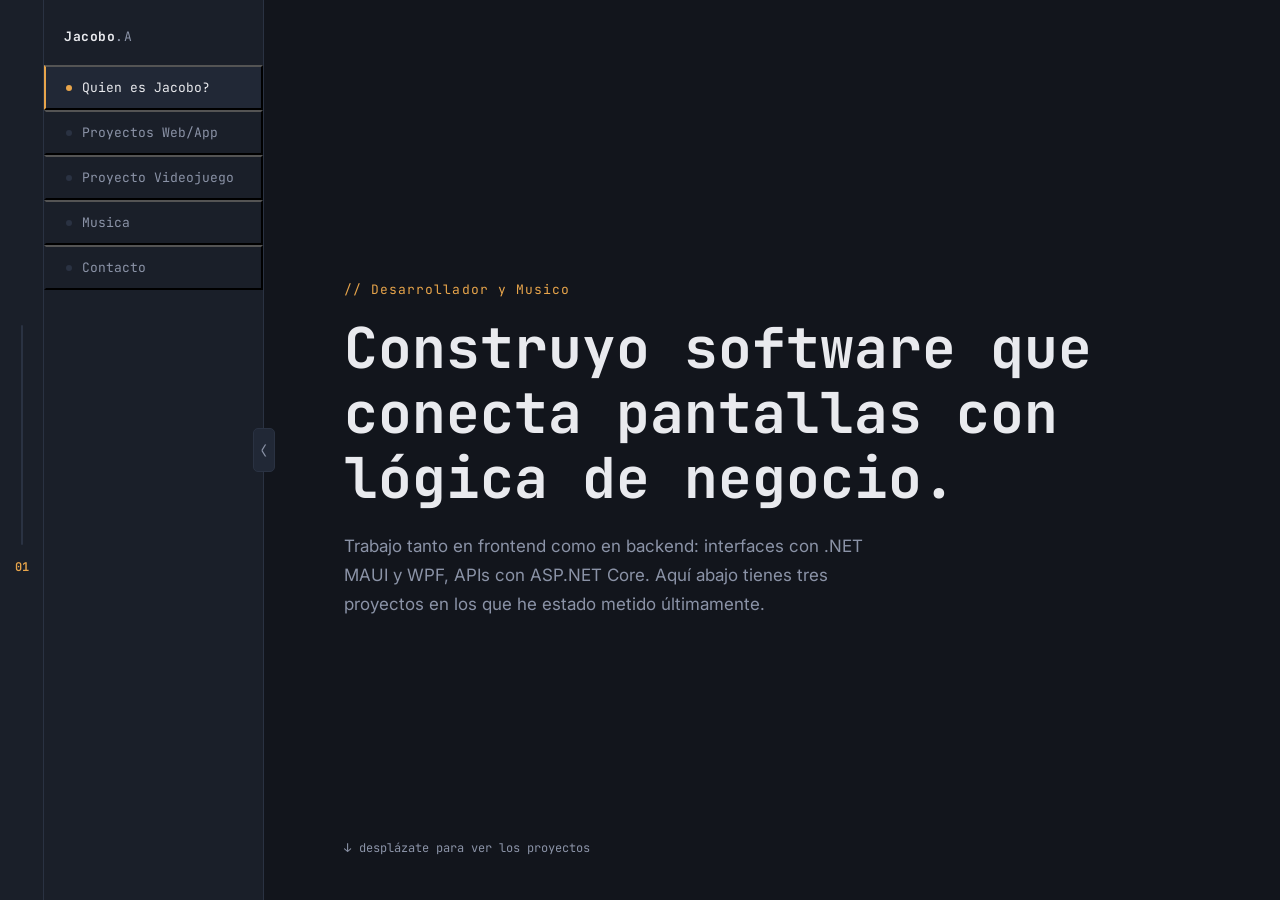
==== commit 54e6a0a9: "Cambio de Rutas de Imagen, esta vez si?" ====
--- a/index.html
+++ b/index.html
@@ -38,7 +38,9 @@
 </script>
 </head>
 <body>
-
+<!-- TODO:
+CAMBIAR RUTAS DE LAS IMAGENES DE VIDEOJUEGOS DE PROYECTOS 
+-->
   <div class="gutter">
     <div class="rule" id="rule"></div>
     <div class="num" id="lineNum">01</div>
